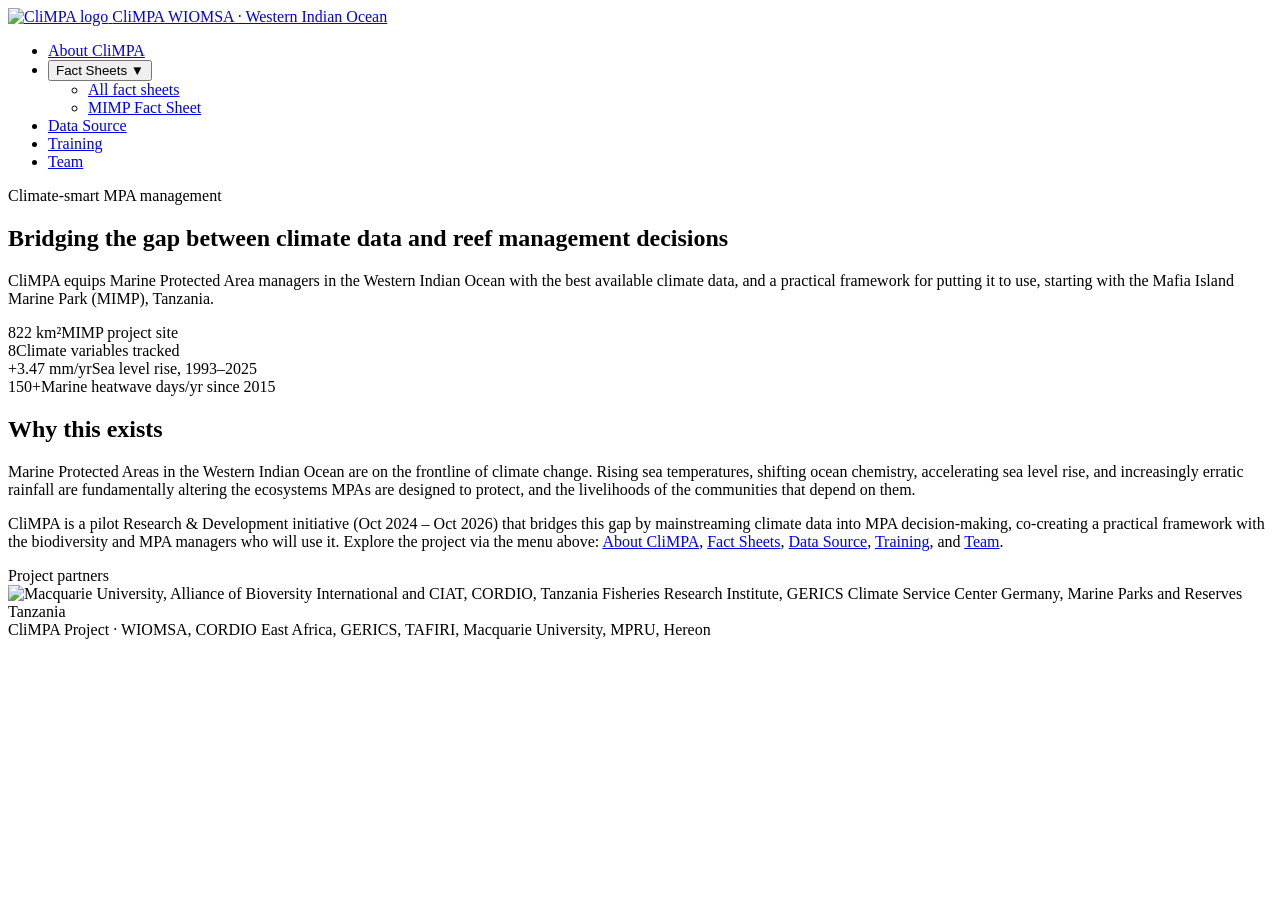
==== climpa-web/index.html @ 85e80a2f "Add index.html for CliMPA project homepage This file contains the complete HTML structure for the ho" ====
<!DOCTYPE html>
<html lang="en">
<head>
<meta charset="UTF-8" />
<meta name="viewport" content="width=device-width, initial-scale=1" />
<title>Home &mdash; CliMPA</title>
<link rel="preconnect" href="https://fonts.googleapis.com">
<link rel="preconnect" href="https://fonts.gstatic.com" crossorigin>
<link href="https://fonts.googleapis.com/css2?family=Newsreader:ital,wght@0,400;0,600;0,700;1,500&family=Source+Sans+3:wght@400;600;700&display=swap" rel="stylesheet">
<link rel="stylesheet" href="styles.css" />
</head>
<body>
<header class="site-header">
  <div class="nav-wrap">
    <a class="brand" href="index.html">
      <img class="logo-mark" src="assets/climpa-logo.jpg" alt="CliMPA logo" />
      <span class="brand-mark">CliMPA</span>
      <span class="brand-sub">WIOMSA &middot; Western Indian Ocean</span>
    </a>
    <nav class="primary-nav" aria-label="Primary">
      <ul>
        <li><a href="about.html">About CliMPA</a></li>
        <li class="has-dropdown">
          <button class="dropdown-toggle" aria-expanded="false" aria-haspopup="true">
            Fact Sheets <span class="caret">&#9660;</span>
          </button>
          <ul class="dropdown-menu">
            <li><a href="factsheets.html">All fact sheets</a></li>
            <li><a href="factsheet-mimp.html">MIMP Fact Sheet</a></li>
          </ul>
        </li>
        <li><a href="data-source.html">Data Source</a></li>
        <li><a href="training.html">Training</a></li>
        <li><a href="team.html">Team</a></li>
      </ul>
    </nav>
  </div>
</header>
<main>

<section class="hero">
  <div class="hero-inner">
    <div class="page-eyebrow">Climate-smart MPA management</div>
    <h1 class="page-title">Bridging the gap between climate data and reef management decisions</h1>
    <p class="lede">CliMPA equips Marine Protected Area managers in the Western Indian Ocean with the best available climate data, and a practical framework for putting it to use, starting with the Mafia Island Marine Park (MIMP), Tanzania.</p>

    <div class="stat-row">
      <div class="stat"><span class="num">822 km&sup2;</span><span class="label">MIMP project site</span></div>
      <div class="stat"><span class="num">8</span><span class="label">Climate variables tracked</span></div>
      <div class="stat"><span class="num">+3.47 mm/yr</span><span class="label">Sea level rise, 1993&ndash;2025</span></div>
      <div class="stat"><span class="num">150+</span><span class="label">Marine heatwave days/yr since 2015</span></div>
    </div>
  </div>
</section>

<h2>Why this exists</h2>
<p>Marine Protected Areas in the Western Indian Ocean are on the frontline of climate change. Rising sea temperatures, shifting ocean chemistry, accelerating sea level rise, and increasingly erratic rainfall are fundamentally altering the ecosystems MPAs are designed to protect, and the livelihoods of the communities that depend on them.</p>

<p>CliMPA is a pilot Research &amp; Development initiative (Oct 2024 &ndash; Oct 2026) that bridges this gap by mainstreaming climate data into MPA decision-making, co-creating a practical framework with the biodiversity and MPA managers who will use it. Explore the project via the menu above: <a href="about.html">About CliMPA</a>, <a href="factsheets.html">Fact Sheets</a>, <a href="data-source.html">Data Source</a>, <a href="training.html">Training</a>, and <a href="team.html">Team</a>.</p>

<div class="logo-strip-wrap">
  <div class="logo-strip-caption">Project partners</div>
  <img src="assets/partner-logos.png" alt="Macquarie University, Alliance of Bioversity International and CIAT, CORDIO, Tanzania Fisheries Research Institute, GERICS Climate Service Center Germany, Marine Parks and Reserves Tanzania" />
</div>

</main>

<footer class="site-footer">
  CliMPA Project &middot; WIOMSA, CORDIO East Africa, GERICS, TAFIRI, Macquarie University, MPRU, Hereon
</footer>

<script src="nav.js"></script>
</body>
</html>
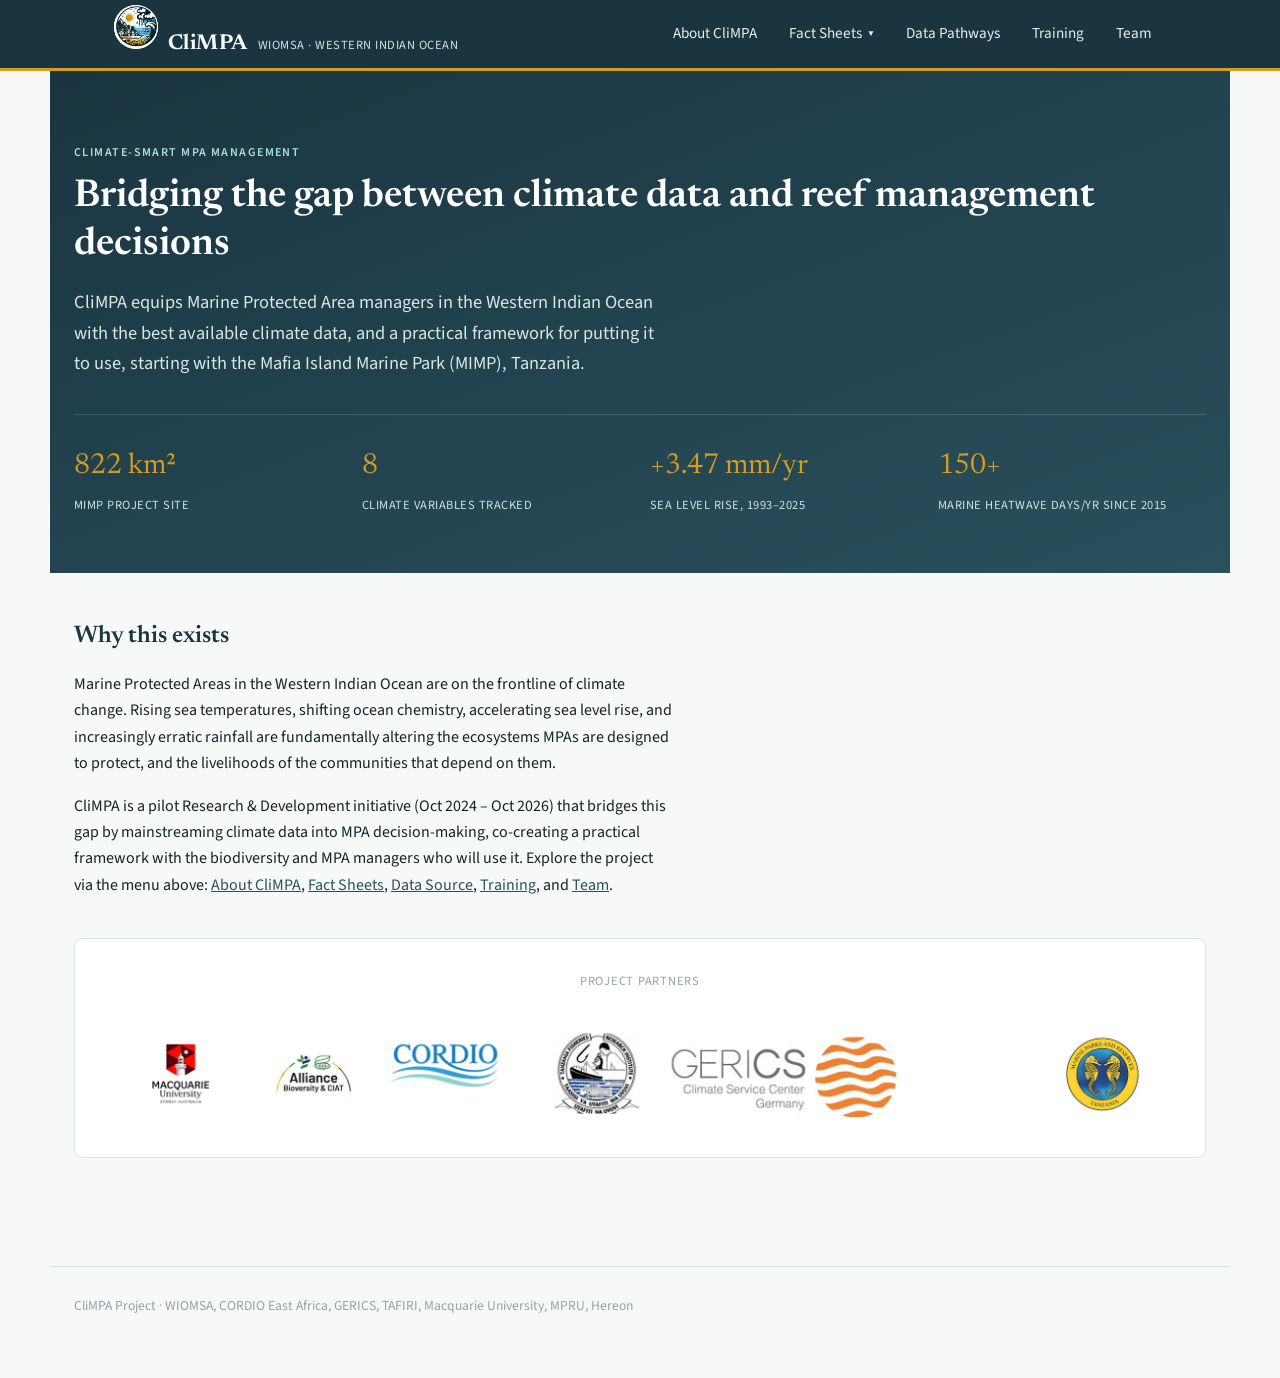
==== commit 07f89df2: "Update index.html updatad from Data Sources to Data Pathways" ====
--- a/climpa-web/index.html
+++ b/climpa-web/index.html
@@ -29,7 +29,7 @@
             <li><a href="factsheet-mimp.html">MIMP Fact Sheet</a></li>
           </ul>
         </li>
-        <li><a href="data-source.html">Data Source</a></li>
+        <li><a href="data-source.html">Data Pathways</a></li>
         <li><a href="training.html">Training</a></li>
         <li><a href="team.html">Team</a></li>
       </ul>
--- a/climpa-web/styles.css
+++ b/climpa-web/styles.css
@@ -0,0 +1,695 @@
+/* CliMPA site styles
+   Palette: deep reef teal, sand, coral accent, driftwood grey
+*/
+
+:root {
+  /* Sampled from the CliMPA logo, lightened for better contrast/readability */
+  --teal-900: #1a3540;
+  --teal-700: #29505d;
+  --teal-500: #3aa0d6;
+  --sand-50: #f7f9f9;
+  --sand-100: #eaf1f2;
+  --coral-500: #d79b1f;
+  --coral-600: #b17f12;
+  --ink-900: #182226;
+  --ink-600: #4c5a5f;
+  --ink-300: #94a3a8;
+  --line: #d7e2e4;
+  --max-w: 1180px;
+}
+
+* { box-sizing: border-box; }
+
+html { scroll-behavior: smooth; }
+
+body {
+  margin: 0;
+  font-family: "Newsreader", Georgia, "Times New Roman", serif;
+  background: var(--sand-50);
+  color: var(--ink-900);
+  line-height: 1.65;
+}
+
+body, h1, h2, h3, h4, p, ul, ol, table {
+  font-family: "Source Sans 3", "Segoe UI", system-ui, -apple-system, sans-serif;
+}
+
+h1, h2, h3, h4 {
+  font-family: "Newsreader", Georgia, serif;
+  color: var(--teal-900);
+  font-weight: 600;
+  line-height: 1.25;
+}
+
+a { color: var(--teal-700); }
+a:hover { color: var(--coral-600); }
+
+code {
+  background: var(--sand-100);
+  padding: 0.1em 0.4em;
+  border-radius: 3px;
+  font-size: 0.9em;
+}
+
+/* ---------- Header / nav ---------- */
+
+.site-header {
+  background: var(--teal-900);
+  border-bottom: 3px solid var(--coral-500);
+}
+
+.nav-wrap {
+  max-width: 1100px;
+  margin: 0 auto;
+  padding: 0 24px;
+  display: flex;
+  align-items: center;
+  justify-content: space-between;
+  height: 68px;
+}
+
+.brand {
+  display: flex;
+  align-items: baseline;
+  gap: 10px;
+  text-decoration: none;
+  color: var(--sand-50);
+}
+
+.brand-mark {
+  font-family: "Newsreader", Georgia, serif;
+  font-weight: 700;
+  font-size: 1.35rem;
+  letter-spacing: 0.02em;
+}
+
+.brand-sub {
+  font-size: 0.78rem;
+  color: #cfe3df;
+  font-family: "Source Sans 3", sans-serif;
+  letter-spacing: 0.04em;
+  text-transform: uppercase;
+}
+
+nav.primary-nav {
+  display: flex;
+  align-items: center;
+  gap: 4px;
+}
+
+nav.primary-nav > ul {
+  display: flex;
+  list-style: none;
+  margin: 0;
+  padding: 0;
+  gap: 4px;
+}
+
+nav.primary-nav a {
+  display: block;
+  padding: 10px 14px;
+  color: #e7efec;
+  text-decoration: none;
+  font-family: "Source Sans 3", sans-serif;
+  font-size: 0.95rem;
+  border-radius: 4px;
+  white-space: nowrap;
+}
+
+nav.primary-nav a:hover,
+nav.primary-nav a[aria-current="page"] {
+  background: rgba(255, 255, 255, 0.08);
+  color: #ffffff;
+}
+
+.has-dropdown {
+  position: relative;
+}
+
+.dropdown-toggle {
+  display: flex !important;
+  align-items: center;
+  gap: 6px;
+  cursor: pointer;
+  background: none;
+  border: none;
+  font: inherit;
+  padding: 10px 14px;
+  margin: 0;
+  color: #e7efec;
+  font-family: "Source Sans 3", sans-serif;
+  font-size: 0.95rem;
+  border-radius: 4px;
+  -webkit-appearance: none;
+  appearance: none;
+}
+
+.dropdown-toggle:hover,
+.has-dropdown.open .dropdown-toggle {
+  background: rgba(255, 255, 255, 0.08);
+  color: #ffffff;
+}
+
+.dropdown-toggle .caret {
+  font-size: 0.65em;
+  transition: transform 0.15s ease;
+}
+
+.has-dropdown.open .caret,
+.has-dropdown:hover .caret {
+  transform: rotate(180deg);
+}
+
+.dropdown-menu {
+  position: absolute;
+  top: 100%;
+  left: 0;
+  min-width: 240px;
+  background: var(--teal-700);
+  border-radius: 6px;
+  box-shadow: 0 10px 30px rgba(0,0,0,0.25);
+  padding: 6px;
+  margin-top: 6px;
+  display: none;
+  list-style: none;
+}
+
+.has-dropdown:hover .dropdown-menu,
+.has-dropdown.open .dropdown-menu {
+  display: block;
+}
+
+.dropdown-menu li a {
+  padding: 9px 12px;
+  border-radius: 4px;
+  font-size: 0.9rem;
+}
+
+.dropdown-menu li a:hover {
+  background: rgba(255,255,255,0.1);
+}
+
+/* ---------- Page shell ---------- */
+
+main {
+  max-width: var(--max-w);
+  margin: 0 auto;
+  padding: 56px 24px 100px;
+}
+
+/* Keep prose readable even though the page shell is wide; grids/tables use the full width */
+main > p,
+main > ul,
+main > ol,
+main > blockquote {
+  max-width: 75ch;
+}
+
+.page-eyebrow {
+  font-family: "Source Sans 3", sans-serif;
+  text-transform: uppercase;
+  letter-spacing: 0.12em;
+  font-size: 0.75rem;
+  color: var(--coral-600);
+  font-weight: 600;
+  margin-bottom: 10px;
+}
+
+.page-title {
+  font-size: 2.4rem;
+  margin: 0 0 18px;
+}
+
+.lede {
+  font-size: 1.15rem;
+  color: var(--ink-600);
+  max-width: 65ch;
+}
+
+hr {
+  border: none;
+  border-top: 1px solid var(--line);
+  margin: 40px 0;
+}
+
+/* ---------- Tables (source list) ---------- */
+
+table {
+  width: 100%;
+  border-collapse: collapse;
+  margin: 20px 0 36px;
+  font-size: 0.88rem;
+}
+
+caption { display: none; }
+
+th, td {
+  text-align: left;
+  padding: 10px 12px;
+  border-bottom: 1px solid var(--line);
+  vertical-align: top;
+}
+
+th {
+  background: var(--teal-900);
+  color: var(--sand-50);
+  font-family: "Source Sans 3", sans-serif;
+  font-weight: 600;
+  font-size: 0.82rem;
+  text-transform: uppercase;
+  letter-spacing: 0.03em;
+}
+
+tbody tr:nth-child(odd) {
+  background: var(--sand-100);
+}
+
+/* horizontal scroll on small screens instead of squashing tables */
+.table-scroll {
+  overflow-x: auto;
+  margin: 20px 0 36px;
+  border: 1px solid var(--line);
+  border-radius: 6px;
+}
+
+.table-scroll table { margin: 0; }
+
+/* ---------- Resource cards (Resources page) ---------- */
+
+.resource-grid {
+  display: grid;
+  grid-template-columns: repeat(auto-fit, minmax(260px, 1fr));
+  gap: 20px;
+  margin: 32px 0;
+}
+
+.resource-card {
+  background: #fff;
+  border: 1px solid var(--line);
+  border-left: 4px solid var(--coral-500);
+  border-radius: 6px;
+  padding: 22px;
+  text-decoration: none;
+  color: inherit;
+  display: block;
+  transition: transform 0.12s ease, box-shadow 0.12s ease;
+}
+
+.resource-card:hover {
+  transform: translateY(-2px);
+  box-shadow: 0 8px 24px rgba(11, 61, 58, 0.12);
+}
+
+.resource-card h3 {
+  margin: 0 0 8px;
+  font-size: 1.15rem;
+}
+
+.resource-card p {
+  margin: 0;
+  color: var(--ink-600);
+  font-size: 0.92rem;
+}
+
+.resource-tag {
+  display: inline-block;
+  font-family: "Source Sans 3", sans-serif;
+  font-size: 0.7rem;
+  text-transform: uppercase;
+  letter-spacing: 0.05em;
+  color: var(--teal-500);
+  margin-bottom: 6px;
+  font-weight: 600;
+}
+
+/* ---------- Home hero ---------- */
+
+.hero {
+  background: linear-gradient(160deg, var(--teal-900), var(--teal-700));
+  color: #f2f6f4;
+  margin: -56px -24px 48px;
+  padding: 72px 24px 56px;
+}
+
+.hero-inner {
+  max-width: var(--max-w);
+  margin: 0 auto;
+}
+
+.hero .page-eyebrow { color: #a9e0d3; }
+.hero h1 { color: #ffffff; }
+.hero p.lede { color: #d8e7e2; }
+
+.stat-row {
+  display: grid;
+  grid-template-columns: repeat(auto-fit, minmax(140px, 1fr));
+  gap: 20px;
+  margin-top: 36px;
+  padding-top: 28px;
+  border-top: 1px solid rgba(255,255,255,0.15);
+}
+
+.stat {
+  font-family: "Source Sans 3", sans-serif;
+}
+
+.stat .num {
+  font-family: "Newsreader", Georgia, serif;
+  font-size: 1.8rem;
+  color: var(--coral-500);
+  display: block;
+}
+
+.stat .label {
+  font-size: 0.78rem;
+  color: #cfe3df;
+  text-transform: uppercase;
+  letter-spacing: 0.04em;
+}
+
+footer.site-footer {
+  border-top: 1px solid var(--line);
+  padding: 28px 24px 60px;
+  max-width: var(--max-w);
+  margin: 0 auto;
+  font-family: "Source Sans 3", sans-serif;
+  font-size: 0.85rem;
+  color: var(--ink-300);
+}
+
+@media (max-width: 720px) {
+  nav.primary-nav > ul { gap: 0; }
+  .brand-sub { display: none; }
+  .page-title { font-size: 1.8rem; }
+  .hero { padding: 48px 20px 40px; }
+}
+
+/* ---------- Logo mark ---------- */
+
+.logo-mark {
+  width: 44px;
+  height: 44px;
+  flex-shrink: 0;
+  border-radius: 50%;
+  object-fit: contain;
+  background: #fff;
+}
+
+.about-logo-wrap {
+  display: flex;
+  align-items: center;
+  gap: 28px;
+  margin: 8px 0 32px;
+  flex-wrap: wrap;
+}
+
+.about-logo {
+  width: 150px;
+  height: 150px;
+  border-radius: 50%;
+  object-fit: cover;
+  box-shadow: 0 6px 24px rgba(18, 36, 43, 0.18);
+  flex-shrink: 0;
+}
+
+/* ---------- Partner logo strip (Team page) ---------- */
+
+.logo-strip-wrap {
+  margin: 40px 0 8px;
+  padding: 32px 24px;
+  background: #ffffff;
+  border: 1px solid var(--line);
+  border-radius: 8px;
+  text-align: center;
+}
+
+.logo-strip-wrap img {
+  max-width: 100%;
+  height: auto;
+  display: inline-block;
+}
+
+.logo-strip-caption {
+  font-family: "Source Sans 3", sans-serif;
+  font-size: 0.78rem;
+  color: var(--ink-300);
+  text-transform: uppercase;
+  letter-spacing: 0.06em;
+  margin-bottom: 18px;
+}
+
+/* ---------- People / profile cards (Team page) ---------- */
+
+.people-grid {
+  display: grid;
+  grid-template-columns: repeat(auto-fit, minmax(220px, 1fr));
+  gap: 24px;
+  margin: 24px 0 44px;
+}
+
+.person-card {
+  background: #fff;
+  border: 1px solid var(--line);
+  border-radius: 8px;
+  padding: 24px 20px;
+  text-align: center;
+}
+
+.person-photo {
+  width: 108px;
+  height: 108px;
+  border-radius: 50%;
+  object-fit: cover;
+  margin: 0 auto 16px;
+  display: block;
+  box-shadow: 0 4px 14px rgba(18, 36, 43, 0.15);
+}
+
+.person-name {
+  font-family: "Newsreader", Georgia, serif;
+  font-size: 1.05rem;
+  font-weight: 600;
+  color: var(--teal-900);
+  margin: 0 0 2px;
+}
+
+.person-role {
+  font-family: "Source Sans 3", sans-serif;
+  font-size: 0.75rem;
+  text-transform: uppercase;
+  letter-spacing: 0.05em;
+  color: var(--coral-600);
+  font-weight: 700;
+  margin-bottom: 10px;
+}
+
+.person-bio {
+  font-family: "Source Sans 3", sans-serif;
+  font-size: 0.85rem;
+  color: var(--ink-600);
+  line-height: 1.5;
+  margin: 0;
+}
+
+.person-card.is-placeholder {
+  border-style: dashed;
+  background: var(--sand-100);
+}
+
+.person-card.is-placeholder .person-photo {
+  box-shadow: none;
+  opacity: 0.85;
+}
+
+/* ---------- Pull quote (About page) ---------- */
+
+.pull-quote {
+  font-family: "Newsreader", Georgia, serif;
+  font-style: italic;
+  font-size: 1.3rem;
+  color: var(--teal-900);
+  border-left: 4px solid var(--coral-500);
+  padding: 4px 0 4px 20px;
+  margin: 28px 0;
+  max-width: 70ch;
+}
+
+.meta-row {
+  display: flex;
+  flex-wrap: wrap;
+  gap: 24px;
+  font-family: "Source Sans 3", sans-serif;
+  font-size: 0.88rem;
+  color: var(--ink-600);
+  margin: 18px 0 8px;
+}
+
+.meta-row strong { color: var(--teal-900); }
+
+/* ---------- Variable / stat cards (fact sheet pages) ---------- */
+
+.var-grid {
+  display: grid;
+  grid-template-columns: repeat(auto-fit, minmax(280px, 1fr));
+  gap: 18px;
+  margin: 24px 0 40px;
+}
+
+.var-card {
+  background: #fff;
+  border: 1px solid var(--line);
+  border-radius: 6px;
+  padding: 20px 22px;
+}
+
+.var-card h3 {
+  font-family: "Source Sans 3", sans-serif;
+  font-size: 0.78rem;
+  text-transform: uppercase;
+  letter-spacing: 0.05em;
+  color: var(--coral-600);
+  margin: 0 0 8px;
+  font-weight: 700;
+}
+
+.var-card .stat-big {
+  font-family: "Newsreader", Georgia, serif;
+  font-size: 1.7rem;
+  color: var(--teal-900);
+  display: block;
+  margin-bottom: 2px;
+}
+
+.var-card .stat-sub {
+  font-family: "Source Sans 3", sans-serif;
+  font-size: 0.82rem;
+  color: var(--ink-300);
+  display: block;
+  margin-bottom: 10px;
+}
+
+.var-card p {
+  margin: 0;
+  font-size: 0.92rem;
+  color: var(--ink-600);
+}
+
+/* ---------- Risk cards ---------- */
+
+.risk-grid {
+  display: grid;
+  grid-template-columns: repeat(auto-fit, minmax(300px, 1fr));
+  gap: 18px;
+  margin: 24px 0 40px;
+}
+
+.risk-card {
+  background: #fff;
+  border: 1px solid var(--line);
+  border-left: 4px solid var(--coral-500);
+  border-radius: 6px;
+  padding: 20px 22px;
+}
+
+.risk-card-head {
+  display: flex;
+  align-items: center;
+  justify-content: space-between;
+  gap: 12px;
+  margin-bottom: 10px;
+}
+
+.risk-card h3 {
+  margin: 0;
+  font-size: 1.05rem;
+}
+
+.risk-badge {
+  font-family: "Source Sans 3", sans-serif;
+  font-size: 0.7rem;
+  text-transform: uppercase;
+  letter-spacing: 0.04em;
+  font-weight: 700;
+  padding: 4px 10px;
+  border-radius: 20px;
+  white-space: nowrap;
+}
+
+.risk-very-high { background: #fbe0d6; color: var(--coral-600); }
+.risk-high { background: #fdeee5; color: var(--coral-600); }
+.risk-medium-high { background: #fdf3d9; color: #96731a; }
+.risk-medium { background: #e6f0ee; color: var(--teal-700); }
+
+.risk-card p { margin: 0 0 10px; font-size: 0.92rem; color: var(--ink-600); }
+
+.risk-factors {
+  font-family: "Source Sans 3", sans-serif;
+  font-size: 0.8rem;
+  color: var(--ink-300);
+}
+
+.risk-factors strong { color: var(--ink-600); }
+
+/* ---------- Section band (colored section headers, echoing the PDF) ---------- */
+
+.section-band {
+  background: var(--teal-900);
+  color: #fff;
+  padding: 10px 18px;
+  border-radius: 4px;
+  font-family: "Source Sans 3", sans-serif;
+  font-weight: 700;
+  font-size: 0.95rem;
+  margin: 44px 0 20px;
+}
+
+/* ---------- Partner / team cards ---------- */
+
+.partner-grid {
+  display: grid;
+  grid-template-columns: repeat(auto-fit, minmax(260px, 1fr));
+  gap: 18px;
+  margin: 24px 0 40px;
+}
+
+.partner-card {
+  background: #fff;
+  border: 1px solid var(--line);
+  border-radius: 6px;
+  padding: 20px 22px;
+}
+
+.partner-card .resource-tag { margin-bottom: 8px; }
+
+.partner-card h3 { margin: 0 0 8px; font-size: 1.05rem; }
+
+.partner-card p { margin: 0; font-size: 0.9rem; color: var(--ink-600); }
+
+/* ---------- Work package table wrapper reuses .table-scroll ---------- */
+
+.download-btn {
+  display: inline-flex;
+  align-items: center;
+  gap: 8px;
+  background: var(--coral-500);
+  color: #fff !important;
+  text-decoration: none;
+  font-family: "Source Sans 3", sans-serif;
+  font-weight: 600;
+  font-size: 0.9rem;
+  padding: 11px 20px;
+  border-radius: 5px;
+  margin: 14px 0 8px;
+}
+
+.download-btn:hover { background: var(--coral-600); color: #fff !important; }
+
+.callout {
+  background: var(--sand-100);
+  border-left: 4px solid var(--teal-500);
+  padding: 16px 20px;
+  border-radius: 4px;
+  font-size: 0.92rem;
+  color: var(--ink-600);
+  margin: 20px 0;
+}
